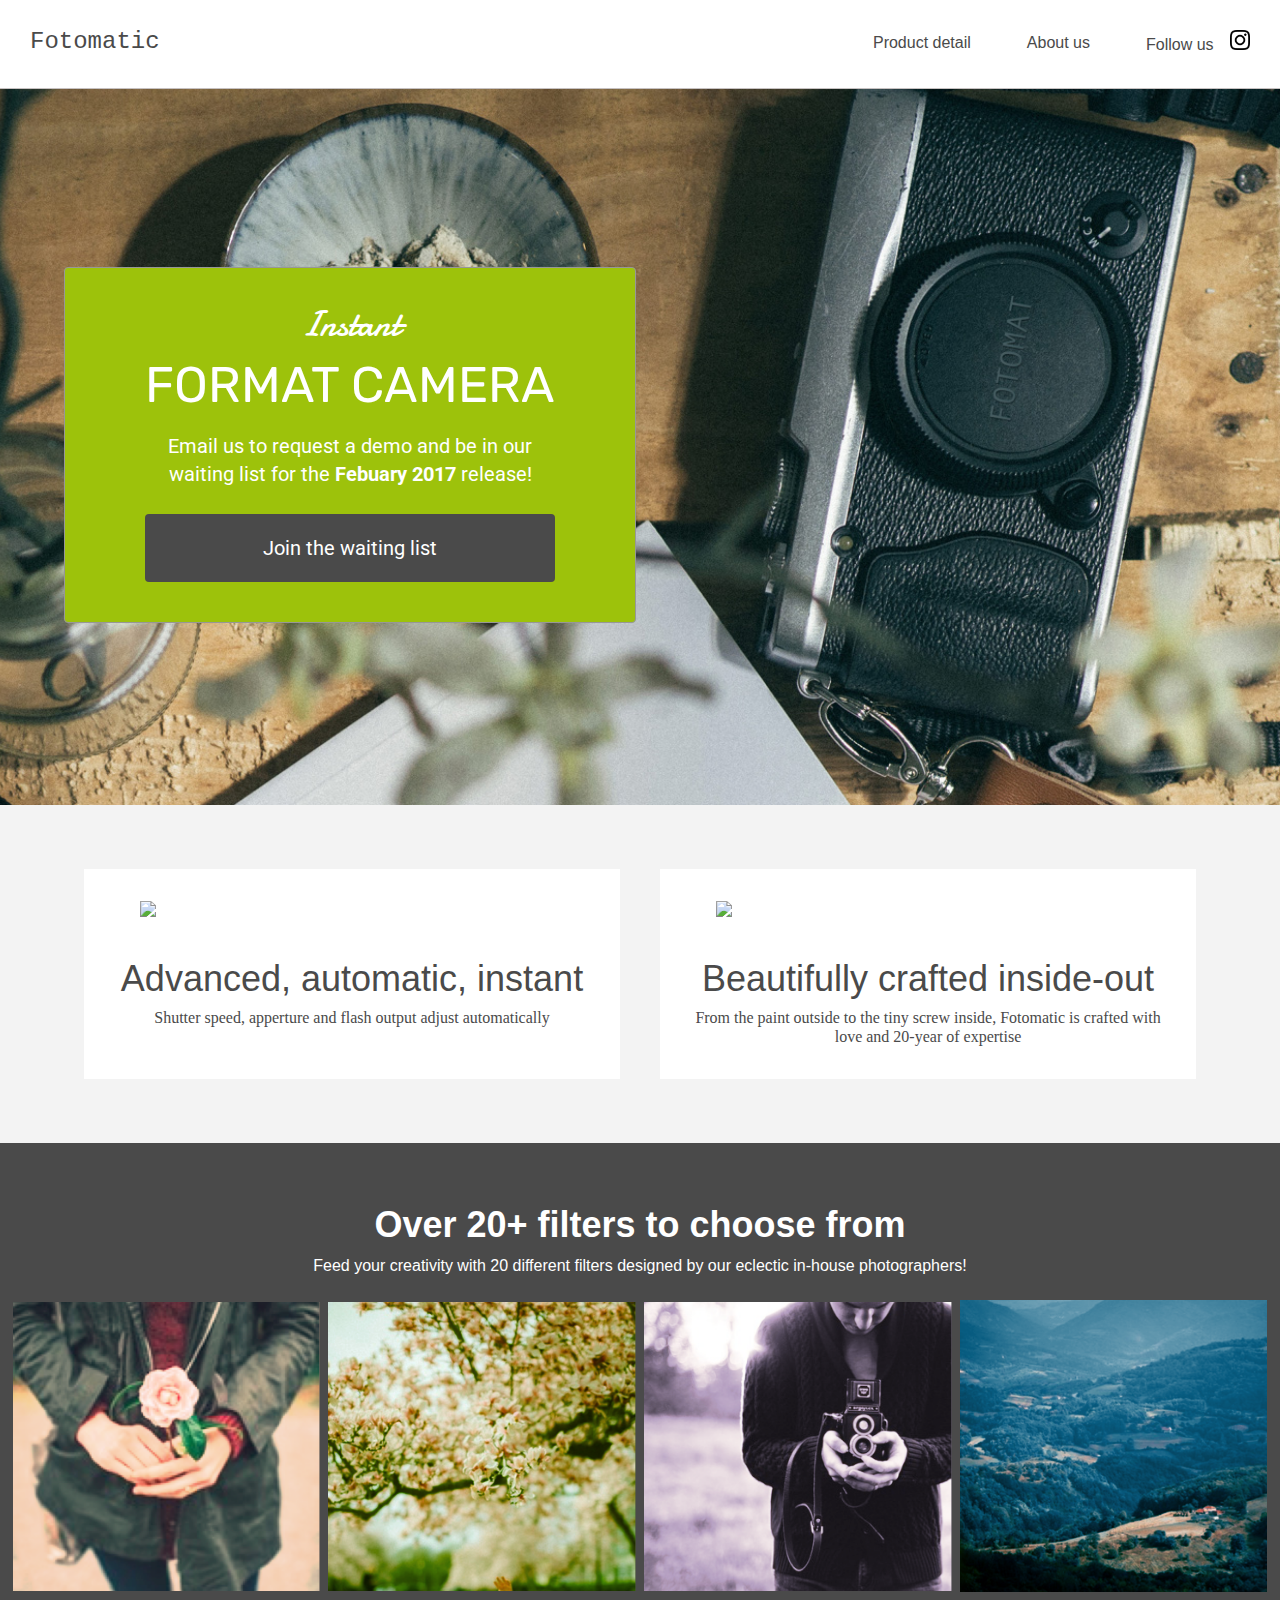
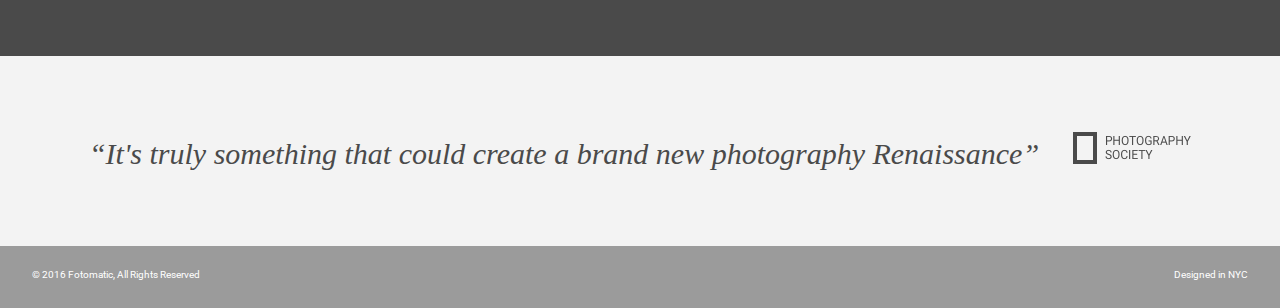
==== fotomatic_fixed/index.html @ 793bce4f "Added complete website fotomatic" ====
<!DOCTYPE html>
<html>
  <head>
    <link
      href="https://fonts.googleapis.com/css?family=Damion"
      rel="stylesheet"
    />
    <link
      href="https://fonts.googleapis.com/css?family=Rubik"
      rel="stylesheet"
    />
    <link
      href="https://fonts.googleapis.com/css?family=Roboto:wght@300;400;600;700&display=swap"
      rel="stylesheet"
    />
    <link rel="stylesheet" href="./resources/css/reset.css" />
    <link rel="stylesheet" href="./resources/css/style.css" />
    <meta
      charset="UTF-8"
      name="viewport"
      content="width=device-width, initial-scale=1.0"
    />
  </head>
  <body>
    <!-- Header -->
    <header>
      <div class="header-container">
        <div class="content">
          <a href="index.html" class="desktop logo">Fotomatic</a>
          <nav class="desktop">
            <ul>
              <li><a href="#">Product detail</a></li>
              <li><a href="#">About us</a></li>
              <li>
                <a href="https://www.instagram.com/"
                  >Follow us
                  <img class="icon" src="./resources/images/instagram.png"
                /></a>
              </li>
            </ul>
          </nav>
          <nav class="tablet">
            <ul>
              <li><a href="#">Product detail</a></li>
              <li><a href="#">About us</a></li>
              <li>
                <a href="https://www.instagram.com/"
                  >Follow us
                  <img class="icon" src="./resources/images/instagram.png"
                /></a>
              </li>
              <li><a href="#" class="button">Join us</a></li>
            </ul>
          </nav>
          <nav class="mobile">
            <ul>
              <li>
                <a href="#"><img src="./resources/images/ic-logo.svg" /></a>
              </li>
              <li>
                <a href="#"
                  ><img src="./resources/images/ic-product-detail.svg"
                /></a>
              </li>
              <li>
                <a href="#"><img src="./resources/images/ic-about-us.svg" /></a>
              </li>
              <li><a href="#" class="button">Join us</a></li>
            </ul>
          </nav>
        </div>
      </div>
    </header>

    <!-- Main Content -->
    <div class="main-content">
      <!-- Sign Up Section -->
      <div id="sign-up-section" class="banner">
        <div id="sign-up-cta">
          <div class="content center">
            <div class="header">
              <h2 class="cursive">Instant</h2>
              <h1 class="striking">FORMAT CAMERA</h1>
            </div>
            <div class="email">
              <span>
                Email us to request a demo and be in our waiting list for the
                <strong>Febuary 2017</strong> release!
              </span>
              <div class="button">Join the waiting list</div>
            </div>
          </div>
        </div>
      </div>

      <!-- Features Section -->
      <div id="features-section">
        <div class="feature polaroid1">
          <div class="center">
            <div class="image-container">
              <img src="../fotomatic_broken/resources/images/feature-1.png" />
            </div>
            <div class="content">
              <h2>Advanced, automatic, instant</h2>
              <h3>
                Shutter speed, apperture and flash output adjust automatically
              </h3>
            </div>
          </div>
        </div>
        <div class="feature">
          <div class="center">
            <div class="image-container">
              <img src="../fotomatic_broken/resources/images/feature-2.png" />
            </div>
            <div class="content">
              <h2>Beautifully crafted inside-out</h2>
              <h3>
                From the paint outside to the tiny screw inside, Fotomatic is
                crafted with love and 20-year of expertise
              </h3>
            </div>
          </div>
        </div>
      </div>

      <!-- Filters Section -->
      <div id="filters-section">
        <div class="content center">
          <h2>Over 20+ filters to choose from</h2>
          <h3>
            Feed your creativity with 20 different filters designed by our
            eclectic in-house photographers!
          </h3>
        </div>
        <div class="images-container">
          <div class="image-container">
            <img src="./resources/images/filter-1.png" />
          </div>
          <div class="image-container">
            <img src="./resources/images/filter-2.png" />
          </div>
          <div class="image-container">
            <img src="./resources/images/filter-3.png" />
          </div>
          <div class="image-container extra">
            <img src="./resources/images/filter-4.png" />
          </div>
        </div>
      </div>

      <!-- Quotes Section -->
      <div id="quotes-section">
        <div class="content center">
          <span class="quote"
            >“It&apos;s truly something that could create a brand new
            photography Renaissance”</span
          >
          <img
            class="quote-citation"
            src="./resources/images/photography-logo.png"
          />
        </div>
      </div>

      <!-- Footer -->
      <footer>
        <div class="content">
          <span class="copyright">© 2016 Fotomatic, All Rights Reserved</span>
          <span class="location">Designed in NYC</span>
        </div>
      </footer>
    </div>
  </body>
</html>
---- fotomatic_fixed/resources/css/style.css ----
/* Universal Styles */

* {
  box-sizing: border-box;
}

html {
  font-family: "Roboto", sans-serif;
  font-size: 16px;
  box-sizing: border-box;
}

.header-container {
  max-width: 1440px;
  margin: 0 auto;
  display: flex;
  justify-content: space-between;
  align-items: center;
  /* padding: 1rem; */
}

.main-content {
  position: relative;
  top: 5.3125rem; /* To offset for fixed header. */
  width: 100%;
  max-width: 1440px;
  overflow: hidden;
  margin: auto;
}

.center {
  text-align: center;
}

.button {
  border-radius: 4px;
  background-color: #4a4a4a;
  color: white;
}

.image-container {
  overflow: hidden;
}

.image-container img {
  display: block;
}

@media only screen and (max-width: 768px) {
  .main-content {
    top: 87.5px; /* To offset for fixed header. */
  }
}

/* Header */

header {
  position: fixed;
  z-index: 10;
  width: 100%;
  border-bottom: solid 1px #c6c1c1;
  background-color: white;
}

header .content {
  display: flex;
  padding: 1.875rem;
  width: 100%;
}

header .logo {
  flex: 1;
  font-family: "Roboto-Mono-Regular", monospace;
  color: #4a4a4a;
  font-size: 1.5em;
}

header nav ul {
  display: flex;
  font-family: "Roboto-Regular", sans-serif;
}

nav li {
  padding-left: 3.5rem;
}

nav a {
  vertical-align: bottom;
  line-height: 1.6;
  font-size: 1rem;
  color: #4a4a4a;
}

header .icon {
  width: 2rem;
  padding-left: .75rem;
}

header .mobile {
  display: none;
}

header .tablet {
  display: none;
}

/* Tablet Header */
@media only screen and (min-width: 750px) and (max-width: 820px) {
  header .desktop {
    display: none;
  }

  header .mobile {
    display: none;
  }

  header .logo {
    display: block;
  }

  header .tablet {
    display: block;
    width: 100%;
  }  

  header .tablet .button {
    padding: .1875rem .5rem;
    background-color: #9dc20b;
    line-height: 1.6;
    color: white;
  }

  header .content {
    padding: 1.875rem;
  }

  header .tablet ul {
    display: flex;
    justify-content: space-between;
    align-items: end;
    width: 100%;
  }
}

/* Mobile Header */
@media only screen and (max-width: 749px) {
  header .desktop {
    display: none;
  }

  header .mobile {
    display: block;
    width: 100%;
  }

  header .tablet {
    display: none;
  }  

  header .content {
    padding: 1.875rem 0;
  }

  header .mobile ul {
    display: flex;
    justify-content: space-around;
    align-items: center;
    width: 100%;
  }

  header .mobile li {
    padding: 0;
  }

  header .mobile .button {
    padding: .1875rem .5rem;
    background-color: #9dc20b;
    line-height: 1.6;
    color: white;
  }
}

/* Sign Up Section */

#sign-up-section {
  background-image: url(../images/banner-landingpage.jpg);
  background-position: right;
  background-size: cover;
  aspect-ratio: 16 / 9;
  display: flex;
  justify-content: flex-start;
  align-items: center;
  max-width: 1440px;
  width: 100%;
}

#sign-up-cta {
  padding: 0 5rem 2.5rem 5rem;
  border: solid 1px #979797;
  border-radius: 4px;
  background-color: #9dc20b;
  margin-left: 5%;
}

#sign-up-cta .content {
  width: 25.625rem;
  margin-top: 2rem;
  font-family: "Roboto", sans-serif;
  font-size: 1.25rem;
  line-height: 1.4;
  color: white;
}

#sign-up-cta h1 {
  font-size: 3.125rem;
}

#sign-up-cta h2 {
  font-size: 2.25rem;
}

#sign-up-cta span strong {
  font-weight: bold;
}

#sign-up-cta .cursive {
  font-family: "Damion", cursive;
}

#sign-up-cta .striking {
  font-family: "Rubik", sans-serif;
  padding-bottom: .75rem;
}

#sign-up-cta .button {
  margin-top: 1.625rem;
  padding: 1.25rem 7.25rem;
}

/* Tablet Sign-Up Section */

@media only screen and (max-width: 820px) {
  #sign-up-section {
    align-items: center;
    justify-content: center;
    height: 28rem;
  }

  #sign-up-cta {
    position: static;
    width: auto;
    height: auto;
    background-color: transparent;
    border: none;
  }

  #sign-up-cta .content {
    margin-top: 0;
  }

  #sign-up-cta .email {
    display: none;
  }

  #sign-up-cta h1 {
    font-size: 3.125rem;
  }

  #sign-up-cta h2 {
    font-size: 2.25rem;
  }
}

/* Mobile Sign-Up-Section */

@media only screen and (max-width: 450px) {
  #sign-up-section {
    height: 20rem;
  }

  #sign-up-cta h1 {
    font-size: 2.25rem;
  }

  #sign-up-cta h2 {
    font-size: 2rem;
  }
}

/* Features Section */

#features-section {
  display: flex;
  justify-content: space-between;
  padding: 5%;
  background-color: #f3f3f3;
  width: 100%;
}

.feature .image-container img {
  max-width: 100%;
  height: auto;
  display: block;
}

.feature {
  flex: 1;
  padding: 2rem;
  margin: 0px 1.25rem;
  background-color: white;
}

.feature .image-container {
  width: 90%;
  height: 65%;
  margin: 0 auto;
}

.feature h2 {
  padding-bottom: .5rem;
  font-size: 2.25rem;
  line-height: 1.2;
  color: #4a4a4a;
  font-family: "Roboto-Bold", sans-serif;
  padding-top: 2.5rem;
}

.feature h3 {
  font-size: 1rem;
  line-height: 1.2;
  font-weight: 300;
  color: #4a4a4a;
  font-family: "Roboto-Light";
}

/* Tablet Features section */
@media only screen and (max-width: 820px) {
  #features-section {
    padding: 1em;
  }

  .feature {
    margin: 0 5px;
    padding: 20px 5px;
  }

  .feature h2 {
    font-size: 1.5em;
    line-height: 1.3;
    font-weight: normal;
    padding-top: 1.5rem;
  }

  .feature h3 {
    font-size: .875rem;
    line-height: 1.4;
  }
}
/* Mobile Features section */
@media only screen and (max-width: 749px) {
  #features-section {
    flex-flow: column;
    padding: 0;
  }

  .feature {
    margin: 0;
    padding: 1.25rem 1rem 0 1rem;
  }

  h3 {
    padding-bottom: 1em;
  }

  #features-section .feature {
    border: .5em solid #bababa;
  }
 /*  .polaroid1 {
    border: .5em solid #bababa;
    background-color: #bababa;
  } */
}

/* Filters Section */

#filters-section {
  padding: 4rem 0;
  background-color: #4a4a4a;
}

#filters-section .content {
  padding: 0 .625rem;
  margin-bottom: 1.4rem;
}

#filters-section .content h2 {
  font-size: 2.25rem;
  font-weight: bold;
  color: white;
  font-family: "Roboto-Bold", sans-serif;
}

#filters-section .content h3 {
  font-size: 1rem;
  line-height: 1.4;
  font-weight: 300;
  color: white;
  font-family: "Roboto-Light", sans-serif;
  padding-top: 0.8rem;
}

#filters-section .images-container {
  display: flex;
  justify-content: space-between;
  max-width: 100%;
  gap: .5em;
  padding: 0 1%;
}

#filters-section .image-container {
  flex: 1;
  display: flex;
  align-items: center;
  justify-content: center;
}

#filters-section .image-container img {
  width: 100%;
  height: auto;
  object-fit: contain;
}
/* Tablet Filters Section */
@media only screen and (max-width: 768px) {
  #filters-section {
    padding: 1.5rem 0 0 0;
  }

  #filters-section .content {
    margin-bottom: 1rem;
  }

  #filters-section .content h2 {
    padding-bottom: .625rem;
    font-size: 1.5rem;
    line-height: 1.3;
    font-weight: normal;
  }

  #filters-section .content h3 {
    font-size: .875rem;
    line-height: 1.4;
    padding-top: 0.2em;
  }

  #filters-section .images-container {
    padding: 0;
  }
}

/* Mobile Filters Section */
@media only screen and (max-width: 749px) {
  #filters-section {
    padding: 1.5rem 0 0 0;
  }

  #filters-section .content {
    margin-bottom: 1rem;
  }

  #filters-section .content h2 {
    padding-bottom: .625rem;
    font-size: 1.125rem;
    line-height: 1.3;
    font-weight: normal;
  }

  #filters-section .content h3 {
    font-size: .875rem;
    line-height: 1.4;
  }

  #filters-section .images-container {
    padding: 0;
  }

  #filters-section .extra {
    display: none;
  } 
}
/* Quotes Section */

#quotes-section {
  background-color: #f3f3f3;
  height: 11.875rem;
  display: flex;
  align-items: center;
  justify-content: center;
}

#quotes-section content {
  padding: 5rem 0;
}

#quotes-section .quote {
  padding-right: 1.875rem;
  font-family: "Palatino-Italic", serif;
  font-size: 1.875rem;
  line-height: 1.1;
  font-style: italic;
  color: #4a4a4a;
}

#quotes-section quote-citation {
  height: 1.875rem;
}

@media only screen and (max-width: 768px) {
  #quotes-section {
    padding: 1.5em;
  }

  #quotes-section .center {
    display: flex;
    justify-content: space-between;
    align-items: center;
  }

  #quotes-section content {
    padding: 1.875rem .625rem;
  }

  #quotes-section quote {
    font-size: 1.5rem;
    line-height: 1.4;
  }

  #quotes-section quote-citation {
    display: block;
    padding-top: 1rem;
    height: auto;
    width: 100%;
  }
}

/* Mobile Quotes Section */
@media only screen and (max-width: 749px) {
  #quotes-section {
    height: auto;
  }

  #quotes-section .center{
    flex-direction: column;
  }

  #quotes-section .quote-citation {
    padding-top: 1rem;
  }
}
/* Footer */

footer {
  background-color: #9b9b9b;
  padding: 1.5rem 2rem;
  height: 62px;
}

footer .content {
  color: white;
  display: flex;
  font-size: .75rem;
}

footer .copyright {
  flex-grow: 1;
}

@media only screen and (min-width: 768px) {
  footer .content {
    font-size: .625rem;
  }
}
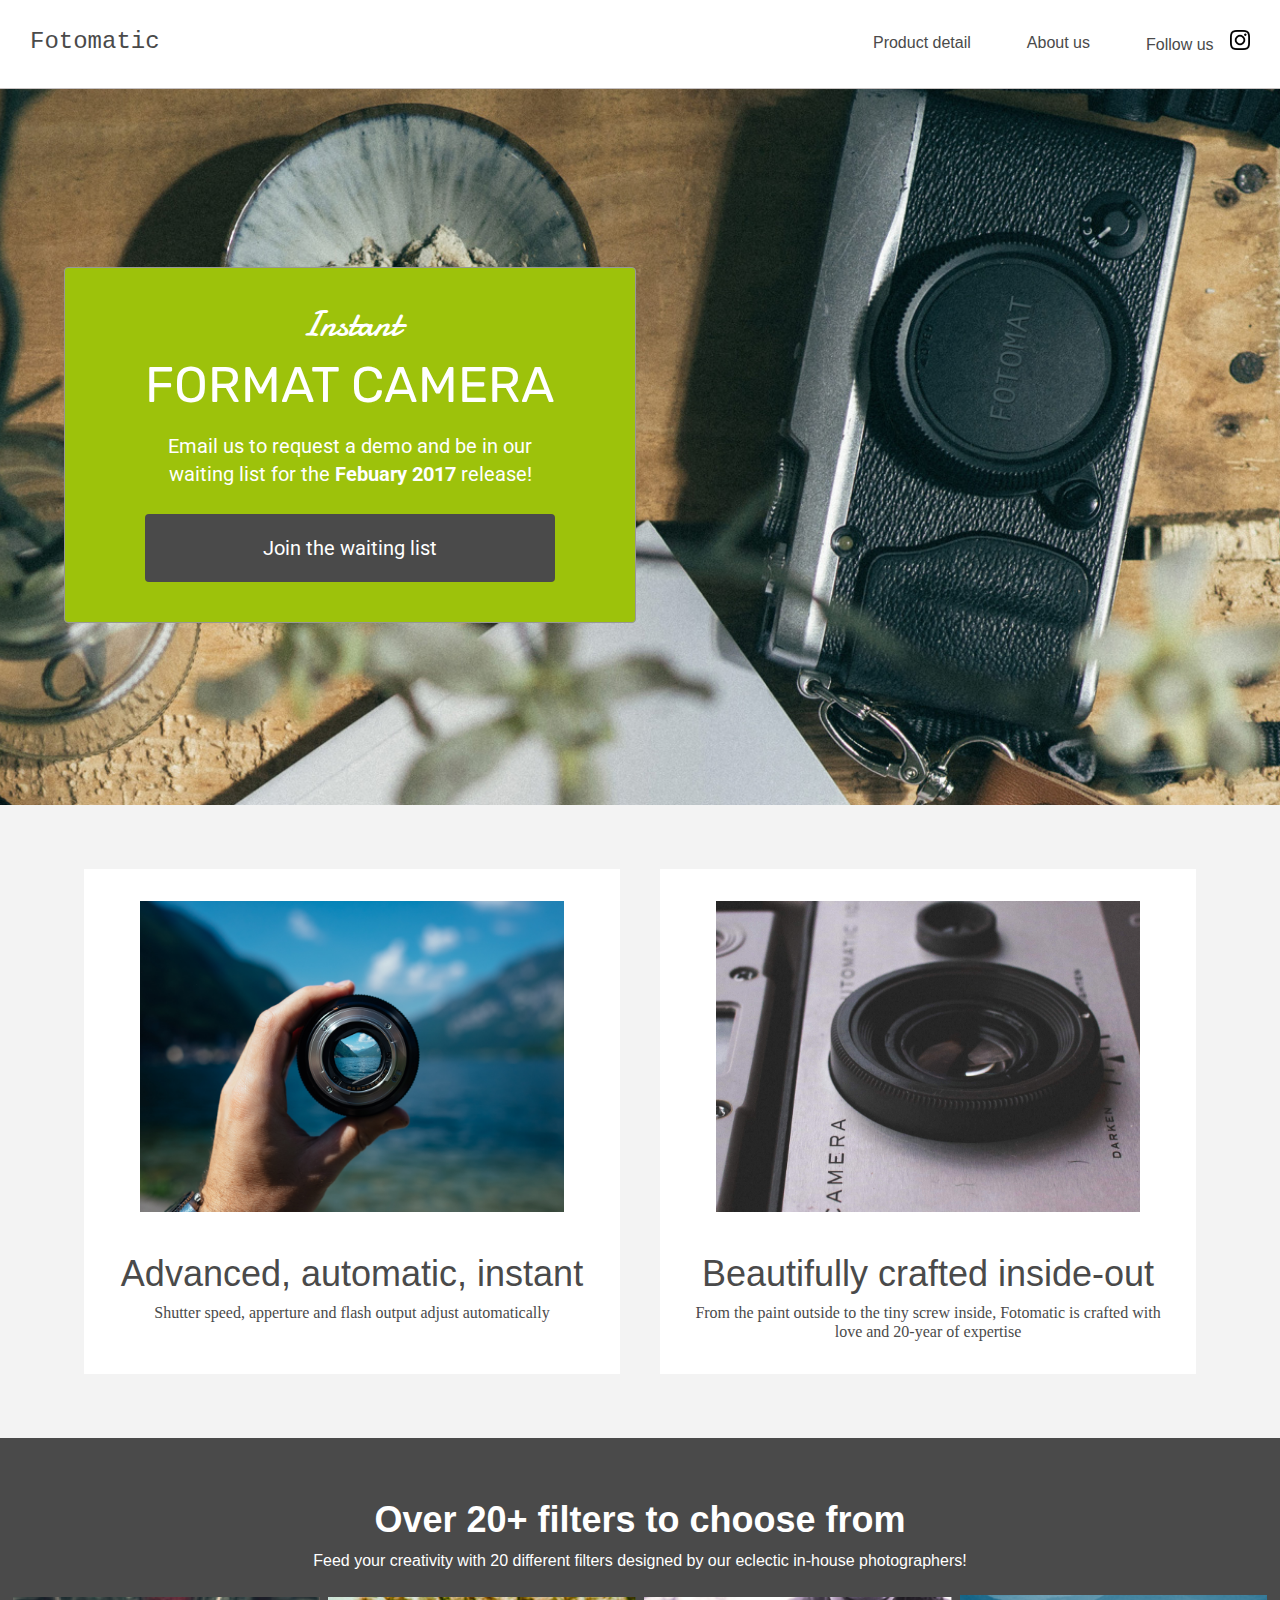
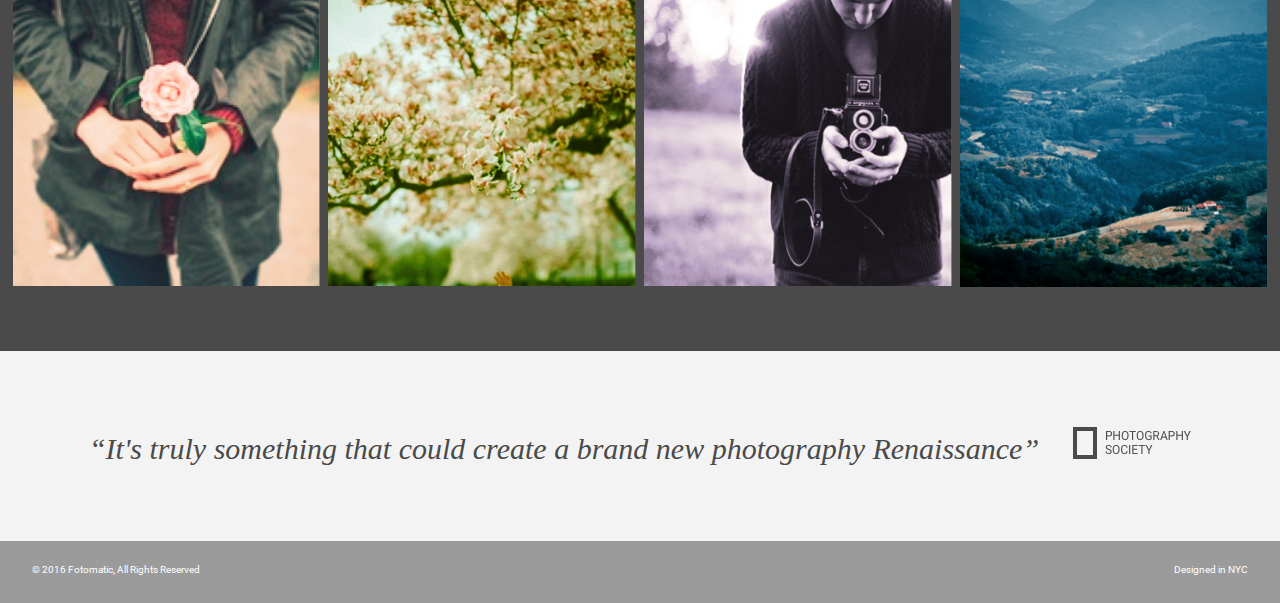
==== commit e064bda8: "fixed image path" ====
--- a/fotomatic_fixed/index.html
+++ b/fotomatic_fixed/index.html
@@ -98,7 +98,7 @@
         <div class="feature polaroid1">
           <div class="center">
             <div class="image-container">
-              <img src="../fotomatic_broken/resources/images/feature-1.png" />
+              <img src="../fotomatic_fixed/resources/images/feature-1.png" />
             </div>
             <div class="content">
               <h2>Advanced, automatic, instant</h2>
@@ -111,7 +111,7 @@
         <div class="feature">
           <div class="center">
             <div class="image-container">
-              <img src="../fotomatic_broken/resources/images/feature-2.png" />
+              <img src="../fotomatic_fixed/resources/images/feature-2.png" />
             </div>
             <div class="content">
               <h2>Beautifully crafted inside-out</h2>
